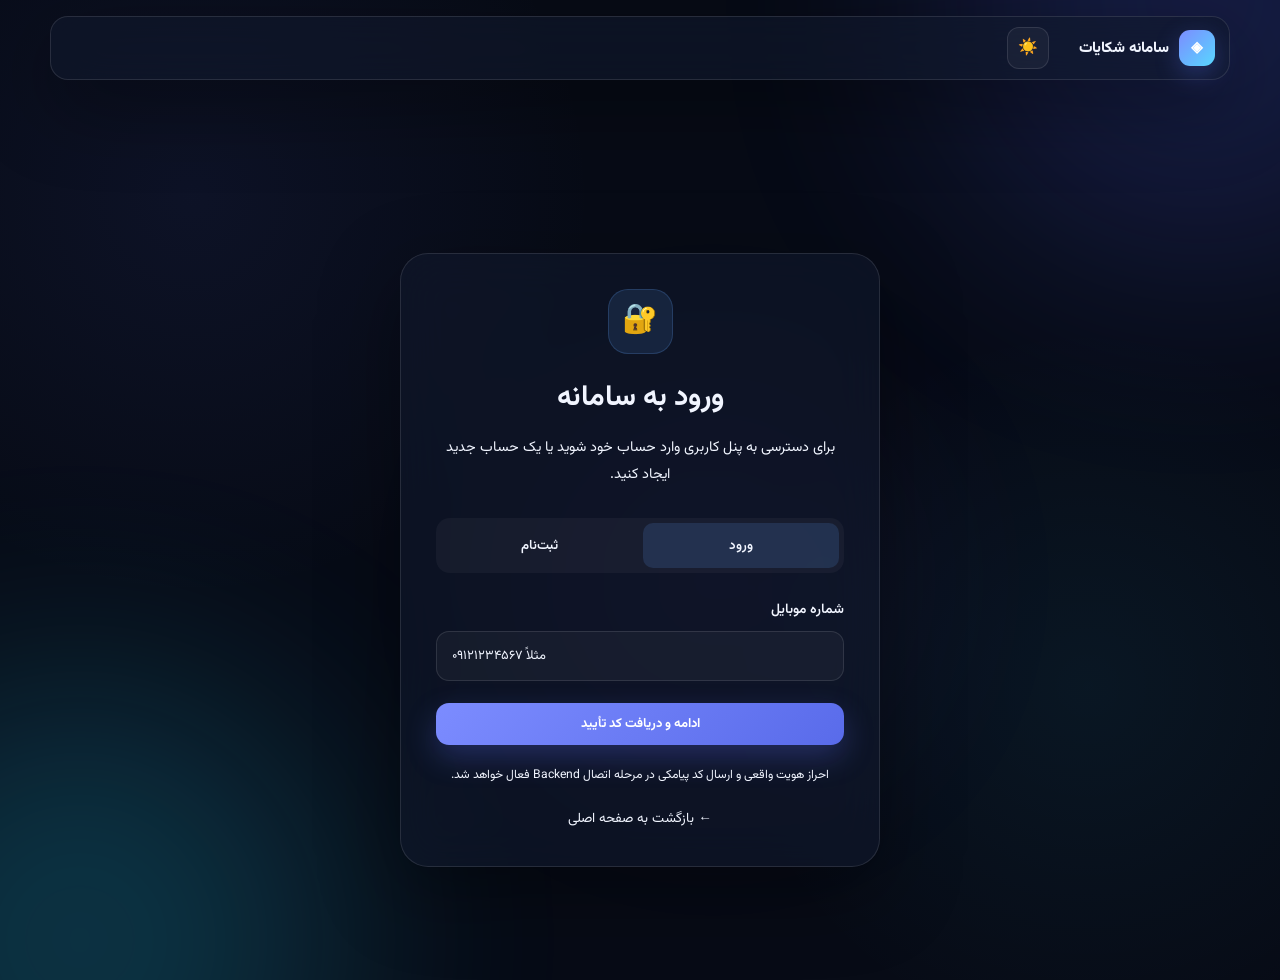
==== auth.html @ 8fe19578 "Add authentication HTML page with styles and scripts" ====
<!DOCTYPE html>
<html lang="fa" dir="rtl">
<head>
  <meta charset="UTF-8">
  <meta name="viewport" content="width=device-width, initial-scale=1.0">

  <title>ورود و ثبت‌نام | سامانه شکایات</title>

  <link rel="preconnect" href="https://fonts.googleapis.com">
  <link rel="preconnect" href="https://fonts.gstatic.com" crossorigin>

  <link
    href="https://fonts.googleapis.com/css2?family=Vazirmatn:wght@400;500;600;700;800&display=swap"
    rel="stylesheet"
  >

  <link rel="stylesheet" href="css/style.css">

  <style>
    .auth-page {
      min-height: 100vh;
      display: flex;
      align-items: center;
      justify-content: center;
      padding: 110px 20px 50px;
    }

    .auth-box {
      width: min(480px, 100%);
      padding: 35px;
      border-radius: 28px;
    }

    .auth-header {
      text-align: center;
      margin-bottom: 30px;
    }

    .auth-icon {
      width: 65px;
      height: 65px;
      margin: 0 auto 18px;
      display: grid;
      place-items: center;
      border-radius: 20px;
      background: rgba(96,165,250,.12);
      border: 1px solid rgba(96,165,250,.2);
      font-size: 1.8rem;
    }

    .auth-header h1 {
      margin: 0 0 10px;
      font-size: 1.8rem;
    }

    .auth-header p {
      margin: 0;
      color: var(--muted);
      font-size: .9rem;
      line-height: 1.9;
    }

    .auth-tabs {
      display: grid;
      grid-template-columns: 1fr 1fr;
      gap: 5px;
      padding: 5px;
      border-radius: 14px;
      background: rgba(255,255,255,.04);
      margin-bottom: 25px;
    }

    .auth-tab {
      border: 0;
      background: transparent;
      color: var(--muted);
      padding: 12px;
      border-radius: 10px;
      cursor: pointer;
      font-family: inherit;
      font-weight: 600;
      transition: .25s ease;
    }

    .auth-tab.active {
      color: var(--text);
      background: rgba(96,165,250,.15);
    }

    .auth-form {
      display: none;
    }

    .auth-form.active {
      display: block;
      animation: authFade .3s ease;
    }

    @keyframes authFade {
      from {
        opacity: 0;
        transform: translateY(8px);
      }
      to {
        opacity: 1;
        transform: translateY(0);
      }
    }

    .form-group {
      margin-bottom: 17px;
    }

    .form-group label {
      display: block;
      margin-bottom: 8px;
      font-size: .86rem;
      font-weight: 600;
    }

    .form-group input {
      width: 100%;
      box-sizing: border-box;
      padding: 14px 15px;
      border-radius: 13px;
      border: 1px solid var(--border);
      background: rgba(255,255,255,.04);
      color: var(--text);
      font-family: inherit;
      outline: none;
      transition: .25s ease;
    }

    .form-group input:focus {
      border-color: var(--primary);
      box-shadow: 0 0 0 3px rgba(96,165,250,.08);
    }

    .form-group input::placeholder {
      color: var(--muted);
    }

    .terms {
      display: flex;
      align-items: flex-start;
      gap: 9px;
      margin: 15px 0 20px;
      color: var(--muted);
      font-size: .78rem;
      line-height: 1.8;
    }

    .terms input {
      margin-top: 5px;
      accent-color: var(--primary);
    }

    .auth-submit {
      width: 100%;
      margin-top: 5px;
    }

    .auth-note {
      text-align: center;
      color: var(--muted);
      font-size: .76rem;
      line-height: 1.8;
      margin-top: 20px;
    }

    .back-home {
      display: block;
      text-align: center;
      margin-top: 20px;
      color: var(--muted);
      text-decoration: none;
      font-size: .85rem;
    }

    .back-home:hover {
      color: var(--text);
    }

    .error-message {
      display: none;
      padding: 11px 13px;
      border-radius: 12px;
      background: rgba(239,68,68,.1);
      border: 1px solid rgba(239,68,68,.2);
      color: #f87171;
      font-size: .8rem;
      margin-bottom: 15px;
    }

    @media (max-width: 500px) {
      .auth-box {
        padding: 25px 20px;
      }
    }
  </style>
</head>

<body>

  <div class="aurora aurora-one"></div>
  <div class="aurora aurora-two"></div>
  <div class="aurora aurora-three"></div>


  <header class="navbar glass">

    <a href="index.html" class="brand">
      <span class="brand-icon">◈</span>
      <span>سامانه شکایات</span>
    </a>

    <div class="navbar-actions">

      <button
        id="themeToggle"
        class="theme-toggle"
        type="button"
        aria-label="تغییر حالت نمایش"
      >
        ☀️
      </button>

    </div>

  </header>


  <main class="auth-page">

    <section class="auth-box glass reveal">

      <div class="auth-header">

        <div class="auth-icon">🔐</div>

        <h1>ورود به سامانه</h1>

        <p>
          برای دسترسی به پنل کاربری وارد حساب خود شوید
          یا یک حساب جدید ایجاد کنید.
        </p>

      </div>


      <div class="auth-tabs">

        <button
          class="auth-tab active"
          type="button"
          data-tab="login"
        >
          ورود
        </button>

        <button
          class="auth-tab"
          type="button"
          data-tab="register"
        >
          ثبت‌نام
        </button>

      </div>


      <div id="loginError" class="error-message"></div>
      <div id="registerError" class="error-message"></div>


      <!-- LOGIN -->

      <form id="loginForm" class="auth-form active">

        <div class="form-group">

          <label for="loginPhone">
            شماره موبایل
          </label>

          <input
            id="loginPhone"
            type="tel"
            inputmode="numeric"
            placeholder="مثلاً ۰۹۱۲۱۲۳۴۵۶۷"
            maxlength="11"
            required
          >

        </div>


        <button
          class="btn btn-primary auth-submit"
          type="submit"
        >
          ادامه و دریافت کد تأیید
        </button>

      </form>


      <!-- REGISTER -->

      <form id="registerForm" class="auth-form">

        <div class="form-group">

          <label for="registerName">
            نام و نام خانوادگی
          </label>

          <input
            id="registerName"
            type="text"
            placeholder="نام و نام خانوادگی"
            autocomplete="name"
            required
          >

        </div>


        <div class="form-group">

          <label for="registerPhone">
            شماره موبایل
          </label>

          <input
            id="registerPhone"
            type="tel"
            inputmode="numeric"
            placeholder="مثلاً ۰۹۱۲۱۲۳۴۵۶۷"
            maxlength="11"
            required
          >

        </div>


        <div class="terms">

          <input
            id="terms"
            type="checkbox"
            required
          >

          <label for="terms">
            قوانین استفاده از سامانه و صحت اطلاعات واردشده
            را می‌پذیرم.
          </label>

        </div>


        <button
          class="btn btn-primary auth-submit"
          type="submit"
        >
          ایجاد حساب و ادامه
        </button>

      </form>


      <p class="auth-note">
        احراز هویت واقعی و ارسال کد پیامکی در مرحله اتصال
        Backend فعال خواهد شد.
      </p>

      <a href="index.html" class="back-home">
        ← بازگشت به صفحه اصلی
      </a>

    </section>

  </main>


  <script src="js/app.js"></script>

  <script>
    const tabs = document.querySelectorAll(".auth-tab");
    const forms = document.querySelectorAll(".auth-form");

    tabs.forEach(tab => {

      tab.addEventListener("click", () => {

        const target = tab.dataset.tab;

        tabs.forEach(item => {
          item.classList.remove("active");
        });

        forms.forEach(form => {
          form.classList.remove("active");
        });

        tab.classList.add("active");

        document
          .getElementById(target + "Form")
          .classList.add("active");

        document.getElementById("loginError").style.display = "none";
        document.getElementById("registerError").style.display = "none";

      });

    });


    function normalizePersianDigits(value) {

      return value
        .replace(/[۰-۹]/g, d => "۰۱۲۳۴۵۶۷۸۹".indexOf(d))
        .replace(/[٠-٩]/g, d => "٠١٢٣٤٥٦٧٨٩".indexOf(d));

    }


    document
      .getElementById("loginForm")
      .addEventListener("submit", event => {

        event.preventDefault();

        const phone = normalizePersianDigits(
          document.getElementById("loginPhone").value.trim()
        );

        const error = document.getElementById("loginError");

        if (!/^09\d{9}$/.test(phone)) {

          error.textContent =
            "لطفاً یک شماره موبایل معتبر وارد کنید.";

          error.style.display = "block";

          return;
        }

        alert(
          "حساب شما آماده ورود است. اتصال OTP در مرحله Backend فعال می‌شود."
        );

      });


    document
      .getElementById("registerForm")
      .addEventListener("submit", event => {

        event.preventDefault();

        const name =
          document.getElementById("registerName").value.trim();

        const phone = normalizePersianDigits(
          document.getElementById("registerPhone").value.trim()
        );

        const terms =
          document.getElementById("terms").checked;

        const error =
          document.getElementById("registerError");

        if (name.length < 3) {

          error.textContent =
            "لطفاً نام و نام خانوادگی را وارد کنید.";

          error.style.display = "block";

          return;
        }

        if (!/^09\d{9}$/.test(phone)) {

          error.textContent =
            "لطفاً یک شماره موبایل معتبر وارد کنید.";

          error.style.display = "block";

          return;
        }

        if (!terms) {

          error.textContent =
            "برای ادامه باید قوانین سامانه را بپذیرید.";

          error.style.display = "block";

          return;
        }

        alert(
          "ثبت‌نام اولیه انجام شد. تأیید شماره موبایل با OTP در مرحله Backend فعال می‌شود."
        );

      });
  </script>

</body>
  </html>
---- css/style.css ----
:root {
  --bg: #070b16;
  --bg-secondary: #0d1324;

  --text: #f1f5ff;
  --text-secondary: #9ba8c3;

  --glass: rgba(17, 25, 45, 0.62);
  --glass-light: rgba(255, 255, 255, 0.045);

  --border: rgba(255, 255, 255, 0.11);

  --primary: #7c8cff;
  --primary-dark: #596bea;
  --cyan: #58d7ff;

  --success: #62e3ae;

  --shadow: 0 25px 80px rgba(0, 0, 0, 0.38);

  --radius: 24px;
}


body.light {
  --bg: #edf2fa;
  --bg-secondary: #f8faff;

  --text: #17233d;
  --text-secondary: #64718b;

  --glass: rgba(255, 255, 255, 0.72);
  --glass-light: rgba(20, 40, 80, 0.035);

  --border: rgba(30, 55, 100, 0.12);

  --shadow: 0 25px 70px rgba(47, 68, 110, 0.16);
}


/* =========================
   RESET
========================= */

* {
  box-sizing: border-box;
  margin: 0;
  padding: 0;
}


html {
  scroll-behavior: smooth;
}


body {
  min-height: 100vh;

  background:
    radial-gradient(
      circle at 15% 20%,
      rgba(86, 104, 233, 0.08),
      transparent 30%
    ),
    radial-gradient(
      circle at 85% 70%,
      rgba(46, 211, 255, 0.06),
      transparent 28%
    ),
    var(--bg);

  color: var(--text);

  font-family:
    "Vazirmatn",
    Tahoma,
    Arial,
    sans-serif;

  line-height: 1.8;

  overflow-x: hidden;

  transition:
    background 0.35s ease,
    color 0.35s ease;
}


button,
input,
textarea {
  font-family: inherit;
}


button {
  cursor: pointer;
}


a {
  color: inherit;
  text-decoration: none;
}


/* =========================
   AURORA
========================= */

.aurora {
  position: fixed;

  width: 520px;
  height: 520px;

  border-radius: 50%;

  filter: blur(120px);

  opacity: 0.2;

  pointer-events: none;

  z-index: -1;

  animation:
    auroraFloat 12s ease-in-out infinite alternate;
}


.aurora-one {
  top: -260px;
  right: -180px;

  background: #5668ff;
}


.aurora-two {
  bottom: -300px;
  left: -180px;

  background: #26d8ff;

  animation-delay: -4s;
}


.aurora-three {
  top: 45%;
  left: 42%;

  width: 350px;
  height: 350px;

  background: #9a5cff;

  opacity: 0.08;

  animation-delay: -8s;
}


@keyframes auroraFloat {

  from {
    transform: translate(0, 0) scale(1);
  }

  to {
    transform: translate(40px, -25px) scale(1.08);
  }

}


/* =========================
   GLASS
========================= */

.glass {
  background: var(--glass);

  border:
    1px solid
    var(--border);

  box-shadow: var(--shadow);

  backdrop-filter: blur(24px);
  -webkit-backdrop-filter: blur(24px);

  transition:
    background 0.35s ease,
    border-color 0.35s ease,
    box-shadow 0.35s ease;
}


/* =========================
   NAVBAR
========================= */

.navbar {
  position: sticky;

  top: 16px;

  z-index: 100;

  width: min(
    1180px,
    calc(100% - 32px)
  );

  margin: 16px auto 0;

  padding: 10px 14px 10px 18px;

  border-radius: 18px;

  display: flex;

  align-items: center;

  gap: 30px;
}


.brand {
  display: flex;

  align-items: center;

  gap: 10px;

  font-size: 15px;

  font-weight: 800;

  white-space: nowrap;
}


.brand-icon {
  width: 36px;
  height: 36px;

  display: grid;

  place-items: center;

  border-radius: 11px;

  color: white;

  background:
    linear-gradient(
      135deg,
      var(--primary),
      var(--cyan)
    );

  box-shadow:
    0 8px 25px
    rgba(91, 111, 240, 0.3);
}


.navigation {
  display: flex;

  align-items: center;

  gap: 27px;

  flex: 1;

  color: var(--text-secondary);

  font-size: 13px;
}


.navigation a {
  position: relative;

  transition:
    color 0.2s ease;
}


.navigation a::after {
  content: "";

  position: absolute;

  right: 0;
  bottom: -7px;

  width: 0;
  height: 2px;

  border-radius: 10px;

  background:
    linear-gradient(
      90deg,
      var(--primary),
      var(--cyan)
    );

  transition: width 0.25s ease;
}


.navigation a:hover {
  color: var(--text);
}


.navigation a:hover::after {
  width: 100%;
}


.navbar-actions {
  display: flex;

  align-items: center;

  gap: 9px;
}


.theme-toggle {
  width: 42px;
  height: 42px;

  display: grid;

  place-items: center;

  border:
    1px solid
    var(--border);

  border-radius: 12px;

  background:
    var(--glass-light);

  color: var(--text);

  font-size: 16px;

  transition:
    transform 0.2s ease,
    background 0.3s ease;
}


.theme-toggle:hover {
  transform: translateY(-2px) rotate(8deg);
}


/* =========================
   BUTTONS
========================= */

.btn {
  border: 0;

  border-radius: 13px;

  padding: 11px 19px;

  font-size: 13px;

  font-weight: 700;

  transition:
    transform 0.25s ease,
    box-shadow 0.25s ease,
    background 0.25s ease;
}


.btn:hover {
  transform: translateY(-2px);
}


.btn-primary {
  color: white;

  background:
    linear-gradient(
      135deg,
      var(--primary),
      var(--primary-dark)
    );

  box-shadow:
    0 12px 30px
    rgba(86, 104, 233, 0.3);
}


.btn-primary:hover {
  box-shadow:
    0 17px 38px
    rgba(86, 104, 233, 0.4);
}


.btn-secondary {
  color: var(--text);

  border:
    1px solid
    var(--border);

  background:
    var(--glass-light);
}


.btn-large {
  padding: 14px 23px;

  font-size: 14px;
}


/* =========================
   SECTIONS
========================= */

.section {
  width: min(
    1180px,
    calc(100% - 32px)
  );

  margin: 0 auto;

  padding:
    110px 0;
}


/* =========================
   HERO
========================= */

.hero {
  min-height: 720px;

  display: grid;

  grid-template-columns:
    1.02fr
    0.98fr;

  align-items: center;

  gap: 70px;

  padding-top: 85px;
}


.eyebrow {
  display: inline-flex;

  align-items: center;

  gap: 9px;

  color: var(--text-secondary);

  font-size: 12px;

  font-weight: 700;
}


.eyebrow-dot {
  width: 8px;
  height: 8px;

  border-radius: 50%;

  background: var(--success);

  box-shadow:
    0 0 15px
    rgba(98, 227, 174, 0.9);
}


.hero h1 {
  max-width: 680px;

  margin:
    20px 0
    22px;

  font-size:
    clamp(
      45px,
      6vw,
      76px
    );

  line-height: 1.18;

  letter-spacing: -1.8px;
}


.hero h1 span,
.section-heading em,
.security-content h2 span {
  font-style: normal;

  background:
    linear-gradient(
      90deg,
      #96a3ff,
      #58d7ff
    );

  -webkit-background-clip: text;
  background-clip: text;

  color: transparent;
}


.hero-description {
  max-width: 600px;

  color: var(--text-secondary);

  font-size: 16px;

  line-height: 2;

  margin-bottom: 28px;
}


.hero-buttons {
  display: flex;

  align-items: center;

  gap: 12px;

  margin-bottom: 25px;
}


.trust-items {
  display: flex;

  flex-wrap: wrap;

  gap: 17px;

  color: var(--text-secondary);

  font-size: 11px;
}


.trust-items b {
  color: var(--success);

  margin-left: 4px;
}


/* =========================
   DASHBOARD
========================= */

.dashboard-wrapper {
  perspective: 1200px;
}


.dashboard {
  border-radius: 28px;

  padding: 23px;

  transform:
    rotateY(-5deg);

  animation:
    dashboardFloat 5s ease-in-out infinite;
}


@keyframes dashboardFloat {

  0%,
  100% {
    transform:
      rotateY(-5deg)
      translateY(0);
  }

  50% {
    transform:
      rotateY(-5deg)
      translateY(-10px);
  }

}


.dashboard-header {
  display: flex;

  align-items: center;

  justify-content: space-between;

  gap: 20px;

  margin-bottom: 22px;
}


.dashboard-header small {
  display: block;

  color: var(--text-secondary);

  font-size: 11px;
}


.dashboard-header h3 {
  margin-top: 2px;

  font-size: 17px;
}


.online-status {
  display: flex;

  align-items: center;

  gap: 6px;

  color: var(--success);

  font-size: 11px;
}


.online-status i {
  width: 7px;
  height: 7px;

  display: block;

  border-radius: 50%;

  background: var(--success);

  box-shadow:
    0 0 12px
    var(--success);
}


/* =========================
   DASHBOARD STATS
========================= */

.dashboard-stats {
  display: grid;

  grid-template-columns:
    repeat(4, 1fr);

  gap: 9px;

  margin-bottom: 25px;
}


.stat-card {
  padding: 15px 9px;

  border:
    1px solid
    var(--border);

  border-radius: 15px;

  background:
    var(--glass-light);
}


.stat-card strong {
  display: block;

  font-size: 25px;

  line-height: 1.2;

  margin-bottom: 5px;
}


.stat-card span {
  display: block;

  color: var(--text-secondary);

  font-size: 9px;
}


/* =========================
   TIMELINE
========================= */

.timeline {
  position: relative;

  padding: 5px 2px;
}


.timeline-line {
  position: absolute;

  top: 22px;
  bottom: 22px;

  right: 16px;

  width: 1px;

  background:
    var(--border);
}


.timeline-item {
  position: relative;

  display: flex;

  align-items: flex-start;

  gap: 13px;

  padding: 10px 0;
}


.timeline-icon {
  position: relative;

  z-index: 2;

  width: 32px;
  height: 32px;

  flex: 0 0 32px;

  display: grid;

  place-items: center;

  border-radius: 50%;

  color: var(--text-secondary);

  background:
    var(--bg-secondary);

  border:
    1px solid
    var(--border);

  font-size: 12px;
}


.timeline-item.completed .timeline-icon,
.timeline-item.active .timeline-icon {
  border: 0;

  color: white;

  background:
    linear-gradient(
      135deg,
      var(--primary),
      var(--cyan)
    );

  box-shadow:
    0 5px 20px
    rgba(85, 120, 240, 0.25);
}


.timeline-content strong {
  display: block;

  font-size: 12px;
}


.timeline-content span {
  display: block;

  color: var(--text-secondary);

  font-size: 9px;
}


/* =========================
   SECTION HEADING
========================= */

.section-heading {
  max-width: 700px;

  margin:
    0 auto
    42px;

  text-align: center;
}


.section-heading > span {
  color: #8494ff;

  font-size: 12px;

  font-weight: 800;
}


.section-heading h2 {
  margin:
    9px 0
    10px;

  font-size:
    clamp(
      29px,
      4vw,
      42px
    );

  line-height: 1.4;
}


.section-heading p {
  color: var(--text-secondary);

  font-size: 14px;
}


/* =========================
   FEATURES
========================= */

.feature-grid {
  display: grid;

  grid-template-columns:
    repeat(3, 1fr);

  gap: 18px;
}


.feature-card {
  position: relative;

  min-height: 275px;

  padding: 29px;

  border-radius: var(--radius);

  overflow: hidden;

  transition:
    transform 0.3s ease,
    border-color 0.3s ease;
}


.feature-card::before {
  content: "";

  position: absolute;

  width: 160px;
  height: 160px;

  top: -90px;
  left: -80px;

  border-radius: 50%;

  background:
    rgba(110, 126, 255, 0.1);

  filter: blur(25px);
}


.feature-card:hover {
  transform:
    translateY(-7px);

  border-color:
    rgba(124, 140, 255, 0.3);
}


.feature-icon {
  width: 48px;
  height: 48px;

  display: grid;

  place-items: center;

  border-radius: 15px;

  color: #9da9ff;

  background:
    rgba(124, 140, 255, 0.12);

  border:
    1px solid
    rgba(124, 140, 255, 0.12);

  font-size: 23px;
}


.feature-card h3 {
  margin:
    19px 0
    5px;

  font-size: 18px;
}


.feature-card p {
  min-height: 68px;

  color: var(--text-secondary);

  font-size: 13px;

  line-height: 1.9;
}


.feature-card button {
  border: 0;

  padding: 0;

  background: transparent;

  color: #9aa7ff;

  font: inherit;

  font-size: 12px;

  font-weight: 800;

  transition:
    gap 0.2s ease;
}


.feature-card button span {
  margin-right: 5px;
}


/* =========================
   SECURITY
========================= */

.security-card {
  display: flex;

  align-items: center;

  justify-content: space-between;

  gap: 50px;

  padding: 45px;

  border-radius: 28px;
}


.security-content {
  max-width: 730px;
}


.security-content h2 {
  margin:
    10px 0
    12px;

  font-size:
    clamp(
      25px,
      4vw,
      35px
    );

  line-height: 1.45;
}


.security-content p {
  color: var(--text-secondary);

  font-size: 13px;

  line-height: 2;
}


.security-badge {
  display: flex;

  align-items: center;

  gap: 14px;

  min-width: 205px;
}


.security-symbol {
  width: 58px;
  height: 58px;

  display: grid;

  place-items: center;

  border-radius: 18px;

  background:
    rgba(98, 227, 174, 0.1);

  border:
    1px solid
    rgba(98, 227, 174, 0.18);

  font-size: 25px;
}


.security-badge strong,
.security-badge span {
  display: block;
}


.security-badge strong {
  font-size: 13px;
}


.security-badge span {
  margin-top: 3px;

  color: var(--text-secondary);

  font-size: 10px;
}


/* =========================
   ABOUT
========================= */

.about-section {
  padding-top: 40px;
}


.about-grid {
  display: grid;

  grid-template-columns:
    repeat(3, 1fr);

  gap: 17px;
}


.about-item {
  padding: 27px;

  border-radius: 21px;
}


.about-item > strong {
  color: #8595ff;

  font-size: 12px;
}


.about-item h3 {
  margin:
    10px 0
    5px;

  font-size: 17px;
}


.about-item p {
  color: var(--text-secondary);

  font-size: 12px;
}


/* =========================
   FOOTER
========================= */

.footer {
  width: min(
    1180px,
    calc(100% - 32px)
  );

  margin: 0 auto;

  padding:
    25px 0
    45px;

  display: flex;

  align-items: center;

  justify-content: space-between;

  gap: 20px;

  color: var(--text-secondary);

  font-size: 11px;

  border-top:
    1px solid
    var(--border);
}


.footer strong,
.footer span {
  display: block;
}


.footer strong {
  color: var(--text);

  margin-bottom: 3px;
}


/* =========================
   REVEAL ANIMATION
========================= */

.reveal {
  opacity: 0;

  transform:
    translateY(28px);

  transition:
    opacity 0.75s ease,
    transform 0.75s ease;
}


.reveal.show {
  opacity: 1;

  transform:
    translateY(0);
}


/* =========================
   MODAL
========================= */

.modal {
  position: fixed;

  inset: 0;

  z-index: 1000;

  display: none;

  align-items: center;

  justify-content: center;

  padding: 20px;
}


.modal.open {
  display: flex;
}


.modal-backdrop {
  position: absolute;

  inset: 0;

  background:
    rgba(0, 0, 0, 0.68);

  backdrop-filter:
    blur(7px);
}


.modal-card {
  position: relative;

  z-index: 2;

  width: min(
    480px,
    100%
  );

  padding: 32px;

  border-radius: 25px;

  animation:
    modalIn 0.25s ease;
}


@keyframes modalIn {

  from {
    opacity: 0;

    transform:
      translateY(15px)
      scale(0.97);
  }

  to {
    opacity: 1;

    transform:
      translateY(0)
      scale(1);
  }

}


.modal-close {
  position: absolute;

  top: 14px;
  left: 14px;

  width: 35px;
  height: 35px;

  display: grid;

  place-items: center;

  border:
    1px solid
    var(--border);

  border-radius: 11px;

  background:
    var(--glass-light);

  color: var(--text);

  font-size: 22px;
}


.modal-title {
  margin-bottom: 8px;

  font-size: 23px;
}


.modal-description {
  margin-bottom: 20px;

  color: var(--text-secondary);

  font-size: 12px;
}


.form-group {
  margin-bottom: 15px;
}


.form-group label {
  display: block;

  margin-bottom: 6px;

  font-size: 12px;

  font-weight: 600;
}


.form-group input,
.form-group textarea {
  width: 100%;

  padding: 12px 14px;

  border:
    1px solid
    var(--border);

  border-radius: 12px;

  outline: none;

  background:
    var(--glass-light);

  color: var(--text);

  font-family: inherit;

  font-size: 13px;

  transition:
    border-color 0.2s ease,
    box-shadow 0.2s ease;
}


.form-group textarea {
  min-height: 120px;

  resize: vertical;
}


.form-group input:focus,
.form-group textarea:focus {
  border-color:
    rgba(124, 140, 255, 0.55);

  box-shadow:
    0 0 0 3px
    rgba(124, 140, 255, 0.08);
}


.modal-submit {
  width: 100%;

  margin-top: 7px;
}


/* =========================
   RESPONSIVE
========================= */

@media (max-width: 950px) {

  .hero {
    grid-template-columns: 1fr;

    gap: 45px;

    padding-top: 65px;
  }


  .dashboard {
    transform: none;

    max-width: 650px;

    margin: auto;
  }


  .feature-grid {
    grid-template-columns:
      repeat(2, 1fr);
  }


  .about-grid {
    grid-template-columns:
      repeat(2, 1fr);
  }

}


@media (max-width: 700px) {

  .navbar {
    width:
      calc(100% - 20px);

    top: 10px;

    margin-top: 10px;
  }


  .navigation {
    display: none;
  }


  .header-login {
    display: none;
  }


  .hero h1 {
    font-size: 45px;

    letter-spacing: -1px;
  }


  .hero-description {
    font-size: 14px;
  }


  .hero-buttons {
    flex-direction: column;

    align-items: stretch;
  }


  .trust-items {
    gap: 9px 15px;
  }


  .dashboard-stats {
    grid-template-columns:
      repeat(2, 1fr);
  }


  .feature-grid,
  .about-grid {
    grid-template-columns: 1fr;
  }


  .security-card {
    flex-direction: column;

    align-items: flex-start;

    padding: 29px;
  }


  .section {
    padding:
      80px 0;
  }


  .footer {
    flex-direction: column;

    align-items: flex-start;
  }

}


@media (max-width: 430px) {

  .section {
    width:
      calc(100% - 22px);
  }


  .navbar {
    width:
      calc(100% - 16px);
  }


  .hero h1 {
    font-size: 39px;
  }


  .dashboard {
    padding: 17px;
  }


  .stat-card {
    padding: 13px 8px;
  }


  .stat-card strong {
    font-size: 21px;
  }


  .security-card {
    padding: 23px;
  }

  }
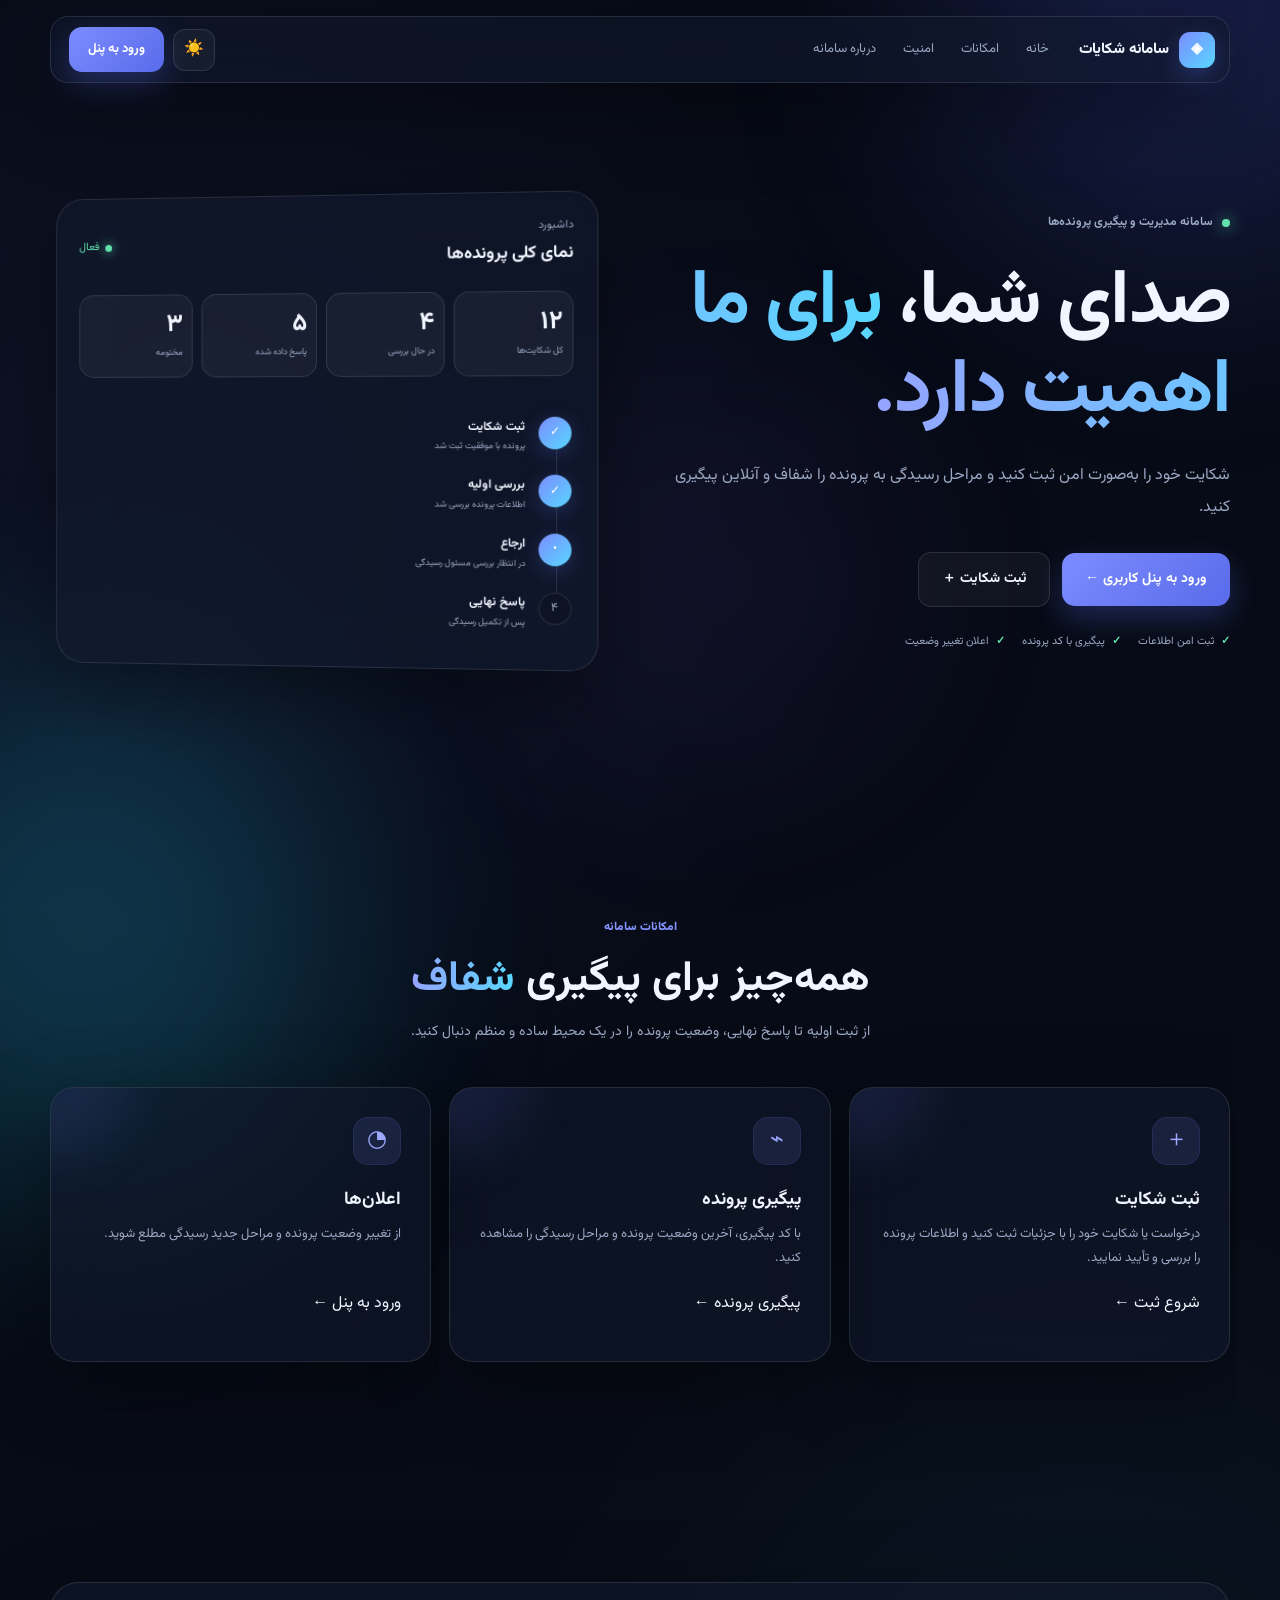
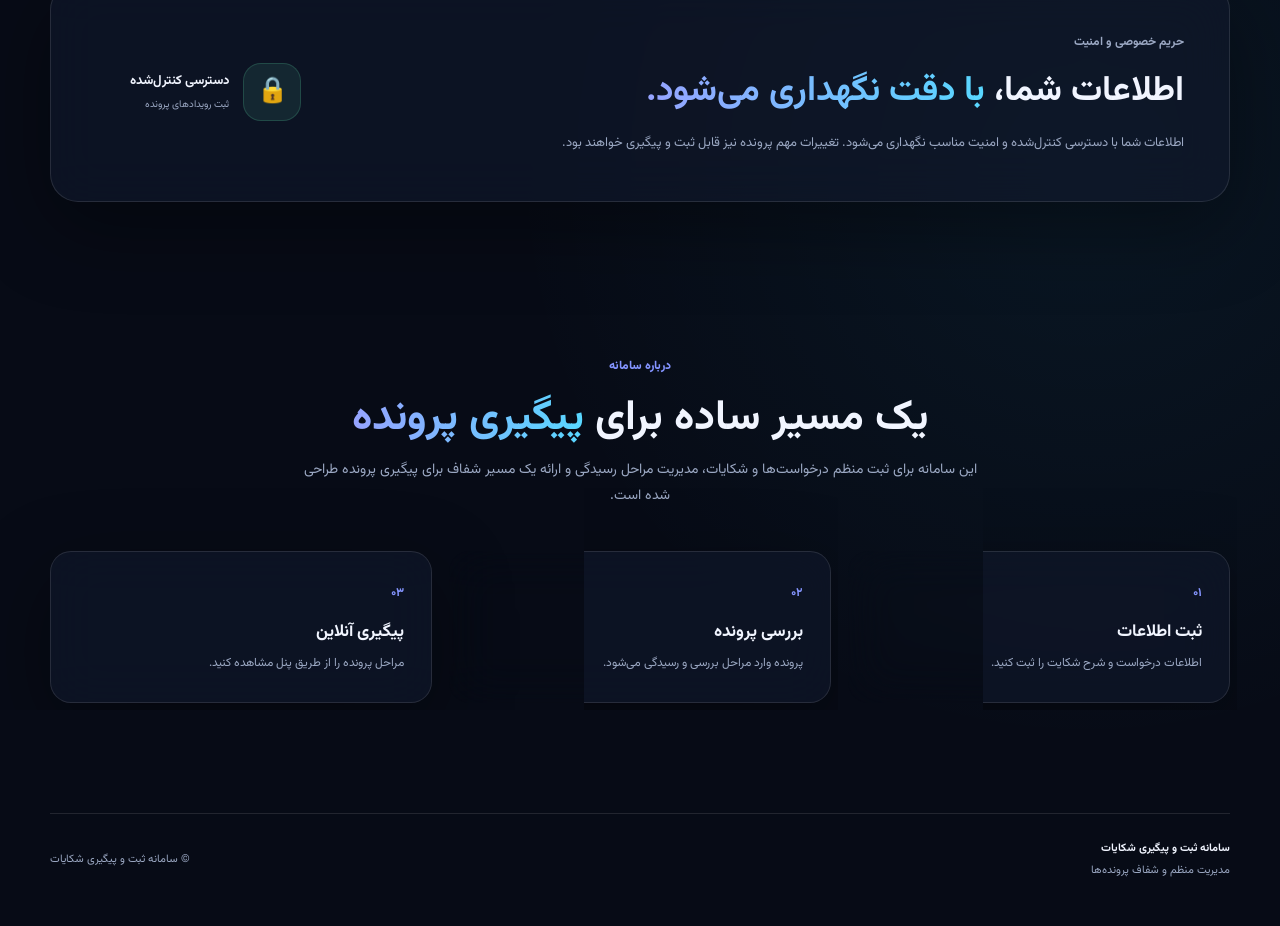
==== commit 939684f7: "Revise auth.html structure and content Updated the title and added a description meta tag to the aut" ====
--- a/auth.html
+++ b/auth.html
@@ -1,10 +1,17 @@
 <!DOCTYPE html>
 <html lang="fa" dir="rtl">
+
 <head>
+
   <meta charset="UTF-8">
   <meta name="viewport" content="width=device-width, initial-scale=1.0">
 
-  <title>ورود و ثبت‌نام | سامانه شکایات</title>
+  <title>سامانه ثبت و پیگیری شکایات</title>
+
+  <meta
+    name="description"
+    content="سامانه ثبت، مدیریت و پیگیری آنلاین شکایات"
+  >
 
   <link rel="preconnect" href="https://fonts.googleapis.com">
   <link rel="preconnect" href="https://fonts.gstatic.com" crossorigin>
@@ -16,203 +23,53 @@
 
   <link rel="stylesheet" href="css/style.css">
 
-  <style>
-    .auth-page {
-      min-height: 100vh;
-      display: flex;
-      align-items: center;
-      justify-content: center;
-      padding: 110px 20px 50px;
-    }
-
-    .auth-box {
-      width: min(480px, 100%);
-      padding: 35px;
-      border-radius: 28px;
-    }
-
-    .auth-header {
-      text-align: center;
-      margin-bottom: 30px;
-    }
-
-    .auth-icon {
-      width: 65px;
-      height: 65px;
-      margin: 0 auto 18px;
-      display: grid;
-      place-items: center;
-      border-radius: 20px;
-      background: rgba(96,165,250,.12);
-      border: 1px solid rgba(96,165,250,.2);
-      font-size: 1.8rem;
-    }
-
-    .auth-header h1 {
-      margin: 0 0 10px;
-      font-size: 1.8rem;
-    }
-
-    .auth-header p {
-      margin: 0;
-      color: var(--muted);
-      font-size: .9rem;
-      line-height: 1.9;
-    }
-
-    .auth-tabs {
-      display: grid;
-      grid-template-columns: 1fr 1fr;
-      gap: 5px;
-      padding: 5px;
-      border-radius: 14px;
-      background: rgba(255,255,255,.04);
-      margin-bottom: 25px;
-    }
-
-    .auth-tab {
-      border: 0;
-      background: transparent;
-      color: var(--muted);
-      padding: 12px;
-      border-radius: 10px;
-      cursor: pointer;
-      font-family: inherit;
-      font-weight: 600;
-      transition: .25s ease;
-    }
-
-    .auth-tab.active {
-      color: var(--text);
-      background: rgba(96,165,250,.15);
-    }
-
-    .auth-form {
-      display: none;
-    }
-
-    .auth-form.active {
-      display: block;
-      animation: authFade .3s ease;
-    }
-
-    @keyframes authFade {
-      from {
-        opacity: 0;
-        transform: translateY(8px);
-      }
-      to {
-        opacity: 1;
-        transform: translateY(0);
-      }
-    }
-
-    .form-group {
-      margin-bottom: 17px;
-    }
-
-    .form-group label {
-      display: block;
-      margin-bottom: 8px;
-      font-size: .86rem;
-      font-weight: 600;
-    }
-
-    .form-group input {
-      width: 100%;
-      box-sizing: border-box;
-      padding: 14px 15px;
-      border-radius: 13px;
-      border: 1px solid var(--border);
-      background: rgba(255,255,255,.04);
-      color: var(--text);
-      font-family: inherit;
-      outline: none;
-      transition: .25s ease;
-    }
-
-    .form-group input:focus {
-      border-color: var(--primary);
-      box-shadow: 0 0 0 3px rgba(96,165,250,.08);
-    }
-
-    .form-group input::placeholder {
-      color: var(--muted);
-    }
-
-    .terms {
-      display: flex;
-      align-items: flex-start;
-      gap: 9px;
-      margin: 15px 0 20px;
-      color: var(--muted);
-      font-size: .78rem;
-      line-height: 1.8;
-    }
-
-    .terms input {
-      margin-top: 5px;
-      accent-color: var(--primary);
-    }
-
-    .auth-submit {
-      width: 100%;
-      margin-top: 5px;
-    }
-
-    .auth-note {
-      text-align: center;
-      color: var(--muted);
-      font-size: .76rem;
-      line-height: 1.8;
-      margin-top: 20px;
-    }
-
-    .back-home {
-      display: block;
-      text-align: center;
-      margin-top: 20px;
-      color: var(--muted);
-      text-decoration: none;
-      font-size: .85rem;
-    }
-
-    .back-home:hover {
-      color: var(--text);
-    }
-
-    .error-message {
-      display: none;
-      padding: 11px 13px;
-      border-radius: 12px;
-      background: rgba(239,68,68,.1);
-      border: 1px solid rgba(239,68,68,.2);
-      color: #f87171;
-      font-size: .8rem;
-      margin-bottom: 15px;
-    }
-
-    @media (max-width: 500px) {
-      .auth-box {
-        padding: 25px 20px;
-      }
-    }
-  </style>
 </head>
 
+
 <body>
+
+  <!-- Background Aurora -->
 
   <div class="aurora aurora-one"></div>
   <div class="aurora aurora-two"></div>
   <div class="aurora aurora-three"></div>
 
 
+  <!-- Header -->
+
   <header class="navbar glass">
 
-    <a href="index.html" class="brand">
+    <a href="#home" class="brand">
+
       <span class="brand-icon">◈</span>
-      <span>سامانه شکایات</span>
+
+      <span>
+        سامانه شکایات
+      </span>
+
     </a>
+
+
+    <nav class="navigation">
+
+      <a href="#home">
+        خانه
+      </a>
+
+      <a href="#features">
+        امکانات
+      </a>
+
+      <a href="#security">
+        امنیت
+      </a>
+
+      <a href="#about">
+        درباره سامانه
+      </a>
+
+    </nav>
+
 
     <div class="navbar-actions">
 
@@ -225,292 +82,757 @@
         ☀️
       </button>
 
+
+      <a
+        href="auth.html"
+        class="btn btn-primary header-login"
+      >
+        ورود به پنل
+      </a>
+
     </div>
 
   </header>
 
 
-  <main class="auth-page">
-
-    <section class="auth-box glass reveal">
-
-      <div class="auth-header">
-
-        <div class="auth-icon">🔐</div>
-
-        <h1>ورود به سامانه</h1>
+
+  <main>
+
+
+    <!-- =========================
+         HERO
+    ========================== -->
+
+    <section
+      id="home"
+      class="hero section"
+    >
+
+      <div class="hero-content reveal">
+
+
+        <div class="eyebrow">
+
+          <span class="eyebrow-dot"></span>
+
+          سامانه مدیریت و پیگیری پرونده‌ها
+
+        </div>
+
+
+        <h1>
+
+          صدای شما،
+
+          <span>
+            برای ما اهمیت دارد.
+          </span>
+
+        </h1>
+
+
+        <p class="hero-description">
+
+          شکایت خود را به‌صورت امن ثبت کنید و مراحل رسیدگی به پرونده
+          را شفاف و آنلاین پیگیری کنید.
+
+        </p>
+
+
+        <div class="hero-buttons">
+
+
+          <a
+            href="auth.html"
+            class="btn btn-primary btn-large"
+          >
+
+            ورود به پنل کاربری
+
+            <span>
+              ←
+            </span>
+
+          </a>
+
+
+          <a
+            href="auth.html"
+            class="btn btn-secondary btn-large"
+          >
+
+            ثبت شکایت
+
+            <span>
+              ＋
+            </span>
+
+          </a>
+
+
+        </div>
+
+
+        <div class="trust-items">
+
+
+          <span>
+
+            <b>
+              ✓
+            </b>
+
+            ثبت امن اطلاعات
+
+          </span>
+
+
+          <span>
+
+            <b>
+              ✓
+            </b>
+
+            پیگیری با کد پرونده
+
+          </span>
+
+
+          <span>
+
+            <b>
+              ✓
+            </b>
+
+            اعلان تغییر وضعیت
+
+          </span>
+
+
+        </div>
+
+
+      </div>
+
+
+
+      <!-- Dashboard Preview -->
+
+
+      <div class="dashboard-wrapper reveal">
+
+
+        <div class="dashboard glass">
+
+
+          <div class="dashboard-header">
+
+
+            <div>
+
+              <small>
+                داشبورد
+              </small>
+
+              <h3>
+                نمای کلی پرونده‌ها
+              </h3>
+
+            </div>
+
+
+            <span class="online-status">
+
+              <i></i>
+
+              فعال
+
+            </span>
+
+
+          </div>
+
+
+
+          <div class="dashboard-stats">
+
+
+            <div class="stat-card">
+
+              <strong>
+                ۱۲
+              </strong>
+
+              <span>
+                کل شکایت‌ها
+              </span>
+
+            </div>
+
+
+            <div class="stat-card">
+
+              <strong>
+                ۴
+              </strong>
+
+              <span>
+                در حال بررسی
+              </span>
+
+            </div>
+
+
+            <div class="stat-card">
+
+              <strong>
+                ۵
+              </strong>
+
+              <span>
+                پاسخ داده شده
+              </span>
+
+            </div>
+
+
+            <div class="stat-card">
+
+              <strong>
+                ۳
+              </strong>
+
+              <span>
+                مختومه
+              </span>
+
+            </div>
+
+
+          </div>
+
+
+
+          <div class="timeline">
+
+
+            <div class="timeline-line"></div>
+
+
+            <div class="timeline-item completed">
+
+
+              <div class="timeline-icon">
+                ✓
+              </div>
+
+
+              <div class="timeline-content">
+
+                <strong>
+                  ثبت شکایت
+                </strong>
+
+                <span>
+                  پرونده با موفقیت ثبت شد
+                </span>
+
+              </div>
+
+
+            </div>
+
+
+
+            <div class="timeline-item completed">
+
+
+              <div class="timeline-icon">
+                ✓
+              </div>
+
+
+              <div class="timeline-content">
+
+                <strong>
+                  بررسی اولیه
+                </strong>
+
+                <span>
+                  اطلاعات پرونده بررسی شد
+                </span>
+
+              </div>
+
+
+            </div>
+
+
+
+            <div class="timeline-item active">
+
+
+              <div class="timeline-icon">
+                •
+              </div>
+
+
+              <div class="timeline-content">
+
+                <strong>
+                  ارجاع
+                </strong>
+
+                <span>
+                  در انتظار بررسی مسئول رسیدگی
+                </span>
+
+              </div>
+
+
+            </div>
+
+
+
+            <div class="timeline-item">
+
+
+              <div class="timeline-icon">
+                ۴
+              </div>
+
+
+              <div class="timeline-content">
+
+                <strong>
+                  پاسخ نهایی
+                </strong>
+
+                <span>
+                  پس از تکمیل رسیدگی
+                </span>
+
+              </div>
+
+
+            </div>
+
+
+          </div>
+
+
+        </div>
+
+
+      </div>
+
+
+    </section>
+
+
+
+    <!-- =========================
+         FEATURES
+    ========================== -->
+
+
+    <section
+      id="features"
+      class="section features-section"
+    >
+
+
+      <div class="section-heading reveal">
+
+
+        <span>
+          امکانات سامانه
+        </span>
+
+
+        <h2>
+
+          همه‌چیز برای پیگیری
+
+          <em>
+            شفاف
+          </em>
+
+        </h2>
+
 
         <p>
-          برای دسترسی به پنل کاربری وارد حساب خود شوید
-          یا یک حساب جدید ایجاد کنید.
+
+          از ثبت اولیه تا پاسخ نهایی، وضعیت پرونده را
+          در یک محیط ساده و منظم دنبال کنید.
+
         </p>
 
+
       </div>
 
 
-      <div class="auth-tabs">
-
-        <button
-          class="auth-tab active"
-          type="button"
-          data-tab="login"
-        >
-          ورود
-        </button>
-
-        <button
-          class="auth-tab"
-          type="button"
-          data-tab="register"
-        >
-          ثبت‌نام
-        </button>
+
+      <div class="feature-grid">
+
+
+        <!-- Feature 1 -->
+
+
+        <article class="feature-card glass reveal">
+
+
+          <div class="feature-icon">
+            ＋
+          </div>
+
+
+          <h3>
+            ثبت شکایت
+          </h3>
+
+
+          <p>
+
+            درخواست یا شکایت خود را با جزئیات ثبت کنید
+            و اطلاعات پرونده را بررسی و تأیید نمایید.
+
+          </p>
+
+
+          <a href="auth.html">
+
+            شروع ثبت
+
+            <span>
+              ←
+            </span>
+
+          </a>
+
+
+        </article>
+
+
+
+        <!-- Feature 2 -->
+
+
+        <article class="feature-card glass reveal">
+
+
+          <div class="feature-icon">
+            ⌁
+          </div>
+
+
+          <h3>
+            پیگیری پرونده
+          </h3>
+
+
+          <p>
+
+            با کد پیگیری، آخرین وضعیت پرونده و مراحل
+            رسیدگی را مشاهده کنید.
+
+          </p>
+
+
+          <a href="auth.html">
+
+            پیگیری پرونده
+
+            <span>
+              ←
+            </span>
+
+          </a>
+
+
+        </article>
+
+
+
+        <!-- Feature 3 -->
+
+
+        <article class="feature-card glass reveal">
+
+
+          <div class="feature-icon">
+            ◔
+          </div>
+
+
+          <h3>
+            اعلان‌ها
+          </h3>
+
+
+          <p>
+
+            از تغییر وضعیت پرونده و مراحل جدید
+            رسیدگی مطلع شوید.
+
+          </p>
+
+
+          <a href="auth.html">
+
+            ورود به پنل
+
+            <span>
+              ←
+            </span>
+
+          </a>
+
+
+        </article>
+
 
       </div>
 
 
-      <div id="loginError" class="error-message"></div>
-      <div id="registerError" class="error-message"></div>
-
-
-      <!-- LOGIN -->
-
-      <form id="loginForm" class="auth-form active">
-
-        <div class="form-group">
-
-          <label for="loginPhone">
-            شماره موبایل
-          </label>
-
-          <input
-            id="loginPhone"
-            type="tel"
-            inputmode="numeric"
-            placeholder="مثلاً ۰۹۱۲۱۲۳۴۵۶۷"
-            maxlength="11"
-            required
-          >
+    </section>
+
+
+
+    <!-- =========================
+         SECURITY
+    ========================== -->
+
+
+    <section
+      id="security"
+      class="section"
+    >
+
+
+      <div class="security-card glass reveal">
+
+
+        <div class="security-content">
+
+
+          <span class="eyebrow">
+
+            حریم خصوصی و امنیت
+
+          </span>
+
+
+          <h2>
+
+            اطلاعات شما،
+
+            <span>
+              با دقت نگهداری می‌شود.
+            </span>
+
+          </h2>
+
+
+          <p>
+
+            اطلاعات شما با دسترسی کنترل‌شده و امنیت مناسب
+            نگهداری می‌شود. تغییرات مهم پرونده نیز قابل ثبت
+            و پیگیری خواهند بود.
+
+          </p>
+
 
         </div>
 
 
-        <button
-          class="btn btn-primary auth-submit"
-          type="submit"
-        >
-          ادامه و دریافت کد تأیید
-        </button>
-
-      </form>
-
-
-      <!-- REGISTER -->
-
-      <form id="registerForm" class="auth-form">
-
-        <div class="form-group">
-
-          <label for="registerName">
-            نام و نام خانوادگی
-          </label>
-
-          <input
-            id="registerName"
-            type="text"
-            placeholder="نام و نام خانوادگی"
-            autocomplete="name"
-            required
-          >
+
+        <div class="security-badge">
+
+
+          <div class="security-symbol">
+            🔒
+          </div>
+
+
+          <div>
+
+            <strong>
+              دسترسی کنترل‌شده
+            </strong>
+
+            <span>
+              ثبت رویدادهای پرونده
+            </span>
+
+          </div>
+
 
         </div>
 
 
-        <div class="form-group">
-
-          <label for="registerPhone">
-            شماره موبایل
-          </label>
-
-          <input
-            id="registerPhone"
-            type="tel"
-            inputmode="numeric"
-            placeholder="مثلاً ۰۹۱۲۱۲۳۴۵۶۷"
-            maxlength="11"
-            required
-          >
+      </div>
+
+
+    </section>
+
+
+
+    <!-- =========================
+         ABOUT
+    ========================== -->
+
+
+    <section
+      id="about"
+      class="section about-section"
+    >
+
+
+      <div class="section-heading reveal">
+
+
+        <span>
+          درباره سامانه
+        </span>
+
+
+        <h2>
+
+          یک مسیر ساده برای
+
+          <em>
+            پیگیری پرونده
+          </em>
+
+        </h2>
+
+
+        <p>
+
+          این سامانه برای ثبت منظم درخواست‌ها و شکایات،
+          مدیریت مراحل رسیدگی و ارائه یک مسیر شفاف برای
+          پیگیری پرونده طراحی شده است.
+
+        </p>
+
+
+      </div>
+
+
+
+      <div class="about-grid">
+
+
+        <div class="about-item glass reveal">
+
+
+          <strong>
+            ۰۱
+          </strong>
+
+
+          <h3>
+            ثبت اطلاعات
+          </h3>
+
+
+          <p>
+            اطلاعات درخواست و شرح شکایت را ثبت کنید.
+          </p>
+
 
         </div>
 
 
-        <div class="terms">
-
-          <input
-            id="terms"
-            type="checkbox"
-            required
-          >
-
-          <label for="terms">
-            قوانین استفاده از سامانه و صحت اطلاعات واردشده
-            را می‌پذیرم.
-          </label>
+
+        <div class="about-item glass reveal">
+
+
+          <strong>
+            ۰۲
+          </strong>
+
+
+          <h3>
+            بررسی پرونده
+          </h3>
+
+
+          <p>
+            پرونده وارد مراحل بررسی و رسیدگی می‌شود.
+          </p>
+
 
         </div>
 
 
-        <button
-          class="btn btn-primary auth-submit"
-          type="submit"
-        >
-          ایجاد حساب و ادامه
-        </button>
-
-      </form>
-
-
-      <p class="auth-note">
-        احراز هویت واقعی و ارسال کد پیامکی در مرحله اتصال
-        Backend فعال خواهد شد.
-      </p>
-
-      <a href="index.html" class="back-home">
-        ← بازگشت به صفحه اصلی
-      </a>
+
+        <div class="about-item glass reveal">
+
+
+          <strong>
+            ۰۳
+          </strong>
+
+
+          <h3>
+            پیگیری آنلاین
+          </h3>
+
+
+          <p>
+            مراحل پرونده را از طریق پنل مشاهده کنید.
+          </p>
+
+
+        </div>
+
+
+      </div>
+
 
     </section>
 
+
   </main>
 
 
+
+  <!-- =========================
+       FOOTER
+  ========================== -->
+
+
+  <footer class="footer">
+
+
+    <div>
+
+      <strong>
+        سامانه ثبت و پیگیری شکایات
+      </strong>
+
+      <span>
+        مدیریت منظم و شفاف پرونده‌ها
+      </span>
+
+    </div>
+
+
+    <div>
+
+      © سامانه ثبت و پیگیری شکایات
+
+    </div>
+
+
+  </footer>
+
+
+
   <script src="js/app.js"></script>
 
-  <script>
-    const tabs = document.querySelectorAll(".auth-tab");
-    const forms = document.querySelectorAll(".auth-form");
-
-    tabs.forEach(tab => {
-
-      tab.addEventListener("click", () => {
-
-        const target = tab.dataset.tab;
-
-        tabs.forEach(item => {
-          item.classList.remove("active");
-        });
-
-        forms.forEach(form => {
-          form.classList.remove("active");
-        });
-
-        tab.classList.add("active");
-
-        document
-          .getElementById(target + "Form")
-          .classList.add("active");
-
-        document.getElementById("loginError").style.display = "none";
-        document.getElementById("registerError").style.display = "none";
-
-      });
-
-    });
-
-
-    function normalizePersianDigits(value) {
-
-      return value
-        .replace(/[۰-۹]/g, d => "۰۱۲۳۴۵۶۷۸۹".indexOf(d))
-        .replace(/[٠-٩]/g, d => "٠١٢٣٤٥٦٧٨٩".indexOf(d));
-
-    }
-
-
-    document
-      .getElementById("loginForm")
-      .addEventListener("submit", event => {
-
-        event.preventDefault();
-
-        const phone = normalizePersianDigits(
-          document.getElementById("loginPhone").value.trim()
-        );
-
-        const error = document.getElementById("loginError");
-
-        if (!/^09\d{9}$/.test(phone)) {
-
-          error.textContent =
-            "لطفاً یک شماره موبایل معتبر وارد کنید.";
-
-          error.style.display = "block";
-
-          return;
-        }
-
-        alert(
-          "حساب شما آماده ورود است. اتصال OTP در مرحله Backend فعال می‌شود."
-        );
-
-      });
-
-
-    document
-      .getElementById("registerForm")
-      .addEventListener("submit", event => {
-
-        event.preventDefault();
-
-        const name =
-          document.getElementById("registerName").value.trim();
-
-        const phone = normalizePersianDigits(
-          document.getElementById("registerPhone").value.trim()
-        );
-
-        const terms =
-          document.getElementById("terms").checked;
-
-        const error =
-          document.getElementById("registerError");
-
-        if (name.length < 3) {
-
-          error.textContent =
-            "لطفاً نام و نام خانوادگی را وارد کنید.";
-
-          error.style.display = "block";
-
-          return;
-        }
-
-        if (!/^09\d{9}$/.test(phone)) {
-
-          error.textContent =
-            "لطفاً یک شماره موبایل معتبر وارد کنید.";
-
-          error.style.display = "block";
-
-          return;
-        }
-
-        if (!terms) {
-
-          error.textContent =
-            "برای ادامه باید قوانین سامانه را بپذیرید.";
-
-          error.style.display = "block";
-
-          return;
-        }
-
-        alert(
-          "ثبت‌نام اولیه انجام شد. تأیید شماره موبایل با OTP در مرحله Backend فعال می‌شود."
-        );
-
-      });
-  </script>
-
 </body>
-  </html>
+
+</html>
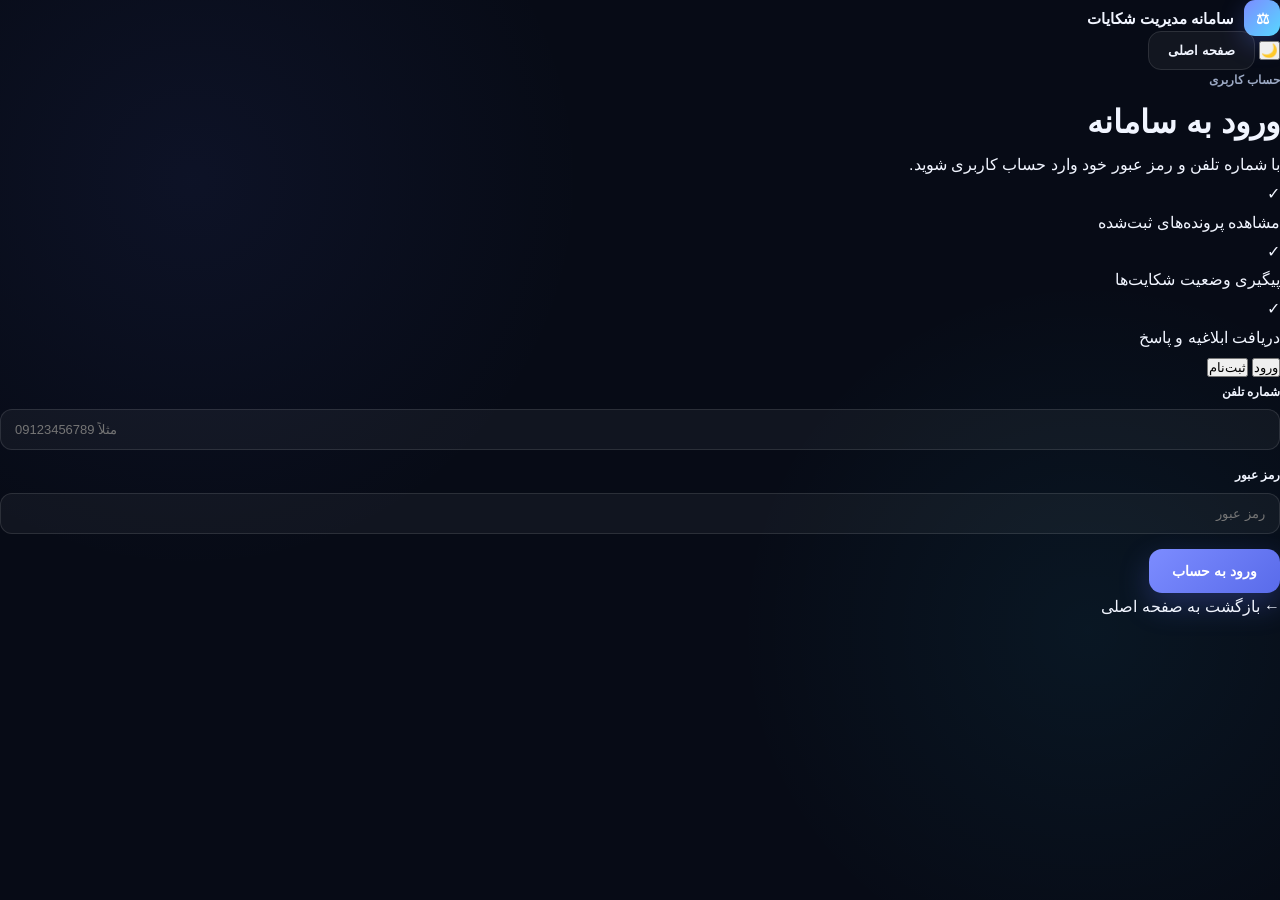
==== commit 2ace03f7: "Update auth.html" ====
--- a/auth.html
+++ b/auth.html
@@ -1,838 +1,260 @@
 <!DOCTYPE html>
 <html lang="fa" dir="rtl">
-
 <head>
-
   <meta charset="UTF-8">
   <meta name="viewport" content="width=device-width, initial-scale=1.0">
-
-  <title>سامانه ثبت و پیگیری شکایات</title>
-
-  <meta
-    name="description"
-    content="سامانه ثبت، مدیریت و پیگیری آنلاین شکایات"
-  >
-
-  <link rel="preconnect" href="https://fonts.googleapis.com">
-  <link rel="preconnect" href="https://fonts.gstatic.com" crossorigin>
-
-  <link
-    href="https://fonts.googleapis.com/css2?family=Vazirmatn:wght@400;500;600;700;800&display=swap"
-    rel="stylesheet"
-  >
-
-  <link rel="stylesheet" href="css/style.css">
-
+  <meta name="description" content="ورود و ثبت‌نام در سامانه مدیریت شکایات">
+  <title>ورود | سامانه مدیریت شکایات</title>
+  <link rel="stylesheet" href="/css/style.css">
 </head>
 
-
-<body>
-
-  <!-- Background Aurora -->
-
-  <div class="aurora aurora-one"></div>
-  <div class="aurora aurora-two"></div>
-  <div class="aurora aurora-three"></div>
-
-
-  <!-- Header -->
-
-  <header class="navbar glass">
-
-    <a href="#home" class="brand">
-
-      <span class="brand-icon">◈</span>
-
-      <span>
-        سامانه شکایات
-      </span>
-
-    </a>
-
-
-    <nav class="navigation">
-
-      <a href="#home">
-        خانه
+<body class="auth-page">
+
+  <header class="site-header">
+    <div class="container header-inner">
+      <a href="/" class="brand">
+        <span class="brand-icon">⚖</span>
+        <span>سامانه مدیریت شکایات</span>
       </a>
 
-      <a href="#features">
-        امکانات
-      </a>
-
-      <a href="#security">
-        امنیت
-      </a>
-
-      <a href="#about">
-        درباره سامانه
-      </a>
-
-    </nav>
-
-
-    <div class="navbar-actions">
-
-      <button
-        id="themeToggle"
-        class="theme-toggle"
-        type="button"
-        aria-label="تغییر حالت نمایش"
-      >
-        ☀️
-      </button>
-
-
-      <a
-        href="auth.html"
-        class="btn btn-primary header-login"
-      >
-        ورود به پنل
-      </a>
-
+      <div class="header-actions">
+        <button
+          id="themeToggle"
+          class="icon-btn"
+          type="button"
+          aria-label="تغییر پوسته"
+        >
+          ☀️
+        </button>
+
+        <a href="/" class="btn btn-secondary">
+          صفحه اصلی
+        </a>
+      </div>
     </div>
-
   </header>
 
-
-
-  <main>
-
-
-    <!-- =========================
-         HERO
-    ========================== -->
-
-    <section
-      id="home"
-      class="hero section"
-    >
-
-      <div class="hero-content reveal">
-
-
-        <div class="eyebrow">
-
-          <span class="eyebrow-dot"></span>
-
-          سامانه مدیریت و پیگیری پرونده‌ها
-
+  <main class="auth-main">
+    <div class="container">
+
+      <div class="auth-wrapper">
+
+        <div class="auth-intro">
+          <span class="eyebrow">حساب کاربری</span>
+
+          <h1 id="authTitle">
+            ورود به سامانه
+          </h1>
+
+          <p id="authDescription">
+            با شماره تلفن و رمز عبور خود وارد حساب کاربری شوید.
+          </p>
+
+          <div class="auth-benefits">
+            <div>
+              <span>✓</span>
+              <p>مشاهده پرونده‌های ثبت‌شده</p>
+            </div>
+
+            <div>
+              <span>✓</span>
+              <p>پیگیری وضعیت شکایت‌ها</p>
+            </div>
+
+            <div>
+              <span>✓</span>
+              <p>دریافت ابلاغیه و پاسخ</p>
+            </div>
+          </div>
         </div>
 
-
-        <h1>
-
-          صدای شما،
-
-          <span>
-            برای ما اهمیت دارد.
-          </span>
-
-        </h1>
-
-
-        <p class="hero-description">
-
-          شکایت خود را به‌صورت امن ثبت کنید و مراحل رسیدگی به پرونده
-          را شفاف و آنلاین پیگیری کنید.
-
-        </p>
-
-
-        <div class="hero-buttons">
-
-
-          <a
-            href="auth.html"
-            class="btn btn-primary btn-large"
+        <section class="auth-card glass-card">
+
+          <div class="auth-tabs">
+            <button
+              id="loginTab"
+              class="auth-tab active"
+              type="button"
+            >
+              ورود
+            </button>
+
+            <button
+              id="registerTab"
+              class="auth-tab"
+              type="button"
+            >
+              ثبت‌نام
+            </button>
+          </div>
+
+          <div
+            id="authMessage"
+            class="auth-message"
+            hidden
+          ></div>
+
+          <!-- Login -->
+
+          <form id="loginForm" class="auth-form">
+
+            <div class="form-group">
+              <label for="loginPhone">
+                شماره تلفن
+              </label>
+
+              <input
+                id="loginPhone"
+                name="phone"
+                type="tel"
+                inputmode="numeric"
+                autocomplete="tel"
+                placeholder="مثلاً 09123456789"
+                maxlength="15"
+                required
+              >
+            </div>
+
+            <div class="form-group">
+              <label for="loginPassword">
+                رمز عبور
+              </label>
+
+              <input
+                id="loginPassword"
+                name="password"
+                type="password"
+                autocomplete="current-password"
+                placeholder="رمز عبور"
+                minlength="6"
+                required
+              >
+            </div>
+
+            <button
+              id="loginButton"
+              type="submit"
+              class="btn btn-primary btn-large auth-submit"
+            >
+              ورود به حساب
+            </button>
+
+          </form>
+
+          <!-- Register -->
+
+          <form
+            id="registerForm"
+            class="auth-form"
+            hidden
           >
 
-            ورود به پنل کاربری
-
-            <span>
-              ←
-            </span>
-
-          </a>
-
-
-          <a
-            href="auth.html"
-            class="btn btn-secondary btn-large"
-          >
-
-            ثبت شکایت
-
-            <span>
-              ＋
-            </span>
-
-          </a>
-
-
-        </div>
-
-
-        <div class="trust-items">
-
-
-          <span>
-
-            <b>
-              ✓
-            </b>
-
-            ثبت امن اطلاعات
-
-          </span>
-
-
-          <span>
-
-            <b>
-              ✓
-            </b>
-
-            پیگیری با کد پرونده
-
-          </span>
-
-
-          <span>
-
-            <b>
-              ✓
-            </b>
-
-            اعلان تغییر وضعیت
-
-          </span>
-
-
-        </div>
-
+            <div class="form-group">
+              <label for="registerName">
+                نام و نام خانوادگی
+              </label>
+
+              <input
+                id="registerName"
+                name="full_name"
+                type="text"
+                autocomplete="name"
+                placeholder="نام و نام خانوادگی"
+                maxlength="120"
+                required
+              >
+            </div>
+
+            <div class="form-group">
+              <label for="registerPhone">
+                شماره تلفن
+              </label>
+
+              <input
+                id="registerPhone"
+                name="phone"
+                type="tel"
+                inputmode="numeric"
+                autocomplete="tel"
+                placeholder="مثلاً 09123456789"
+                maxlength="15"
+                required
+              >
+            </div>
+
+            <div class="form-row">
+
+              <div class="form-group">
+                <label for="registerPassword">
+                  رمز عبور
+                </label>
+
+                <input
+                  id="registerPassword"
+                  name="password"
+                  type="password"
+                  autocomplete="new-password"
+                  placeholder="حداقل ۶ کاراکتر"
+                  minlength="6"
+                  required
+                >
+              </div>
+
+              <div class="form-group">
+                <label for="registerPasswordConfirm">
+                  تکرار رمز عبور
+                </label>
+
+                <input
+                  id="registerPasswordConfirm"
+                  name="password_confirm"
+                  type="password"
+                  autocomplete="new-password"
+                  placeholder="تکرار رمز عبور"
+                  minlength="6"
+                  required
+                >
+              </div>
+
+            </div>
+
+            <label class="checkbox-row">
+              <input
+                id="acceptTerms"
+                type="checkbox"
+                required
+              >
+
+              <span>
+                قوانین و شرایط استفاده از سامانه را می‌پذیرم.
+              </span>
+            </label>
+
+            <button
+              id="registerButton"
+              type="submit"
+              class="btn btn-primary btn-large auth-submit"
+            >
+              ایجاد حساب کاربری
+            </button>
+
+          </form>
+
+          <div class="auth-footer">
+            <a href="/">
+              ← بازگشت به صفحه اصلی
+            </a>
+          </div>
+
+        </section>
 
       </div>
 
-
-
-      <!-- Dashboard Preview -->
-
-
-      <div class="dashboard-wrapper reveal">
-
-
-        <div class="dashboard glass">
-
-
-          <div class="dashboard-header">
-
-
-            <div>
-
-              <small>
-                داشبورد
-              </small>
-
-              <h3>
-                نمای کلی پرونده‌ها
-              </h3>
-
-            </div>
-
-
-            <span class="online-status">
-
-              <i></i>
-
-              فعال
-
-            </span>
-
-
-          </div>
-
-
-
-          <div class="dashboard-stats">
-
-
-            <div class="stat-card">
-
-              <strong>
-                ۱۲
-              </strong>
-
-              <span>
-                کل شکایت‌ها
-              </span>
-
-            </div>
-
-
-            <div class="stat-card">
-
-              <strong>
-                ۴
-              </strong>
-
-              <span>
-                در حال بررسی
-              </span>
-
-            </div>
-
-
-            <div class="stat-card">
-
-              <strong>
-                ۵
-              </strong>
-
-              <span>
-                پاسخ داده شده
-              </span>
-
-            </div>
-
-
-            <div class="stat-card">
-
-              <strong>
-                ۳
-              </strong>
-
-              <span>
-                مختومه
-              </span>
-
-            </div>
-
-
-          </div>
-
-
-
-          <div class="timeline">
-
-
-            <div class="timeline-line"></div>
-
-
-            <div class="timeline-item completed">
-
-
-              <div class="timeline-icon">
-                ✓
-              </div>
-
-
-              <div class="timeline-content">
-
-                <strong>
-                  ثبت شکایت
-                </strong>
-
-                <span>
-                  پرونده با موفقیت ثبت شد
-                </span>
-
-              </div>
-
-
-            </div>
-
-
-
-            <div class="timeline-item completed">
-
-
-              <div class="timeline-icon">
-                ✓
-              </div>
-
-
-              <div class="timeline-content">
-
-                <strong>
-                  بررسی اولیه
-                </strong>
-
-                <span>
-                  اطلاعات پرونده بررسی شد
-                </span>
-
-              </div>
-
-
-            </div>
-
-
-
-            <div class="timeline-item active">
-
-
-              <div class="timeline-icon">
-                •
-              </div>
-
-
-              <div class="timeline-content">
-
-                <strong>
-                  ارجاع
-                </strong>
-
-                <span>
-                  در انتظار بررسی مسئول رسیدگی
-                </span>
-
-              </div>
-
-
-            </div>
-
-
-
-            <div class="timeline-item">
-
-
-              <div class="timeline-icon">
-                ۴
-              </div>
-
-
-              <div class="timeline-content">
-
-                <strong>
-                  پاسخ نهایی
-                </strong>
-
-                <span>
-                  پس از تکمیل رسیدگی
-                </span>
-
-              </div>
-
-
-            </div>
-
-
-          </div>
-
-
-        </div>
-
-
-      </div>
-
-
-    </section>
-
-
-
-    <!-- =========================
-         FEATURES
-    ========================== -->
-
-
-    <section
-      id="features"
-      class="section features-section"
-    >
-
-
-      <div class="section-heading reveal">
-
-
-        <span>
-          امکانات سامانه
-        </span>
-
-
-        <h2>
-
-          همه‌چیز برای پیگیری
-
-          <em>
-            شفاف
-          </em>
-
-        </h2>
-
-
-        <p>
-
-          از ثبت اولیه تا پاسخ نهایی، وضعیت پرونده را
-          در یک محیط ساده و منظم دنبال کنید.
-
-        </p>
-
-
-      </div>
-
-
-
-      <div class="feature-grid">
-
-
-        <!-- Feature 1 -->
-
-
-        <article class="feature-card glass reveal">
-
-
-          <div class="feature-icon">
-            ＋
-          </div>
-
-
-          <h3>
-            ثبت شکایت
-          </h3>
-
-
-          <p>
-
-            درخواست یا شکایت خود را با جزئیات ثبت کنید
-            و اطلاعات پرونده را بررسی و تأیید نمایید.
-
-          </p>
-
-
-          <a href="auth.html">
-
-            شروع ثبت
-
-            <span>
-              ←
-            </span>
-
-          </a>
-
-
-        </article>
-
-
-
-        <!-- Feature 2 -->
-
-
-        <article class="feature-card glass reveal">
-
-
-          <div class="feature-icon">
-            ⌁
-          </div>
-
-
-          <h3>
-            پیگیری پرونده
-          </h3>
-
-
-          <p>
-
-            با کد پیگیری، آخرین وضعیت پرونده و مراحل
-            رسیدگی را مشاهده کنید.
-
-          </p>
-
-
-          <a href="auth.html">
-
-            پیگیری پرونده
-
-            <span>
-              ←
-            </span>
-
-          </a>
-
-
-        </article>
-
-
-
-        <!-- Feature 3 -->
-
-
-        <article class="feature-card glass reveal">
-
-
-          <div class="feature-icon">
-            ◔
-          </div>
-
-
-          <h3>
-            اعلان‌ها
-          </h3>
-
-
-          <p>
-
-            از تغییر وضعیت پرونده و مراحل جدید
-            رسیدگی مطلع شوید.
-
-          </p>
-
-
-          <a href="auth.html">
-
-            ورود به پنل
-
-            <span>
-              ←
-            </span>
-
-          </a>
-
-
-        </article>
-
-
-      </div>
-
-
-    </section>
-
-
-
-    <!-- =========================
-         SECURITY
-    ========================== -->
-
-
-    <section
-      id="security"
-      class="section"
-    >
-
-
-      <div class="security-card glass reveal">
-
-
-        <div class="security-content">
-
-
-          <span class="eyebrow">
-
-            حریم خصوصی و امنیت
-
-          </span>
-
-
-          <h2>
-
-            اطلاعات شما،
-
-            <span>
-              با دقت نگهداری می‌شود.
-            </span>
-
-          </h2>
-
-
-          <p>
-
-            اطلاعات شما با دسترسی کنترل‌شده و امنیت مناسب
-            نگهداری می‌شود. تغییرات مهم پرونده نیز قابل ثبت
-            و پیگیری خواهند بود.
-
-          </p>
-
-
-        </div>
-
-
-
-        <div class="security-badge">
-
-
-          <div class="security-symbol">
-            🔒
-          </div>
-
-
-          <div>
-
-            <strong>
-              دسترسی کنترل‌شده
-            </strong>
-
-            <span>
-              ثبت رویدادهای پرونده
-            </span>
-
-          </div>
-
-
-        </div>
-
-
-      </div>
-
-
-    </section>
-
-
-
-    <!-- =========================
-         ABOUT
-    ========================== -->
-
-
-    <section
-      id="about"
-      class="section about-section"
-    >
-
-
-      <div class="section-heading reveal">
-
-
-        <span>
-          درباره سامانه
-        </span>
-
-
-        <h2>
-
-          یک مسیر ساده برای
-
-          <em>
-            پیگیری پرونده
-          </em>
-
-        </h2>
-
-
-        <p>
-
-          این سامانه برای ثبت منظم درخواست‌ها و شکایات،
-          مدیریت مراحل رسیدگی و ارائه یک مسیر شفاف برای
-          پیگیری پرونده طراحی شده است.
-
-        </p>
-
-
-      </div>
-
-
-
-      <div class="about-grid">
-
-
-        <div class="about-item glass reveal">
-
-
-          <strong>
-            ۰۱
-          </strong>
-
-
-          <h3>
-            ثبت اطلاعات
-          </h3>
-
-
-          <p>
-            اطلاعات درخواست و شرح شکایت را ثبت کنید.
-          </p>
-
-
-        </div>
-
-
-
-        <div class="about-item glass reveal">
-
-
-          <strong>
-            ۰۲
-          </strong>
-
-
-          <h3>
-            بررسی پرونده
-          </h3>
-
-
-          <p>
-            پرونده وارد مراحل بررسی و رسیدگی می‌شود.
-          </p>
-
-
-        </div>
-
-
-
-        <div class="about-item glass reveal">
-
-
-          <strong>
-            ۰۳
-          </strong>
-
-
-          <h3>
-            پیگیری آنلاین
-          </h3>
-
-
-          <p>
-            مراحل پرونده را از طریق پنل مشاهده کنید.
-          </p>
-
-
-        </div>
-
-
-      </div>
-
-
-    </section>
-
-
+    </div>
   </main>
 
-
-
-  <!-- =========================
-       FOOTER
-  ========================== -->
-
-
-  <footer class="footer">
-
-
-    <div>
-
-      <strong>
-        سامانه ثبت و پیگیری شکایات
-      </strong>
-
-      <span>
-        مدیریت منظم و شفاف پرونده‌ها
-      </span>
-
-    </div>
-
-
-    <div>
-
-      © سامانه ثبت و پیگیری شکایات
-
-    </div>
-
-
-  </footer>
-
-
-
-  <script src="js/app.js"></script>
+  <script src="/js/app.js"></script>
+  <script src="/js/auth.js"></script>
 
 </body>
-
 </html>
